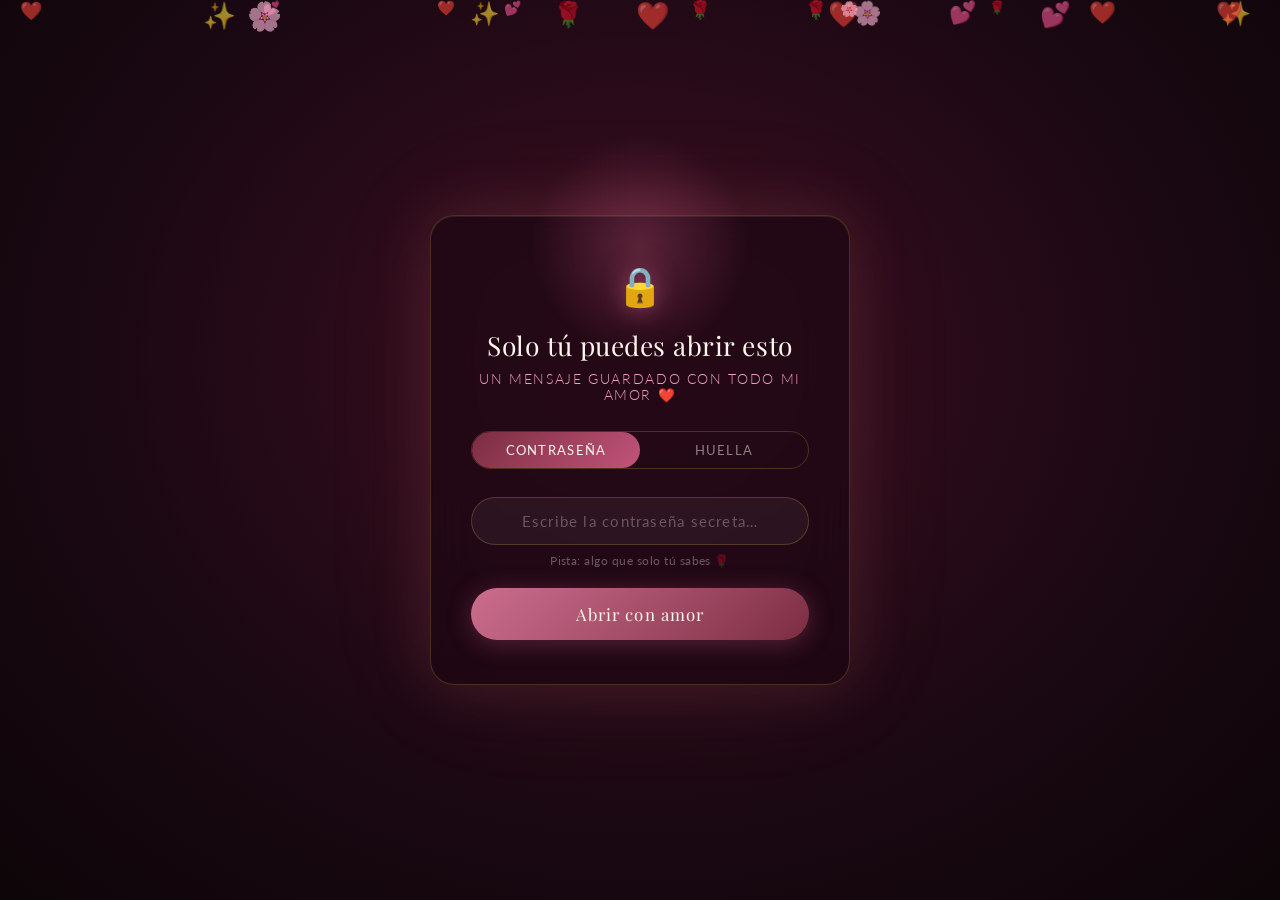
==== CARTA/index.html @ 353bf851 "Add files via upload" ====
<!DOCTYPE html>
<html lang="es">
<head>
  <meta charset="UTF-8" />
  <meta name="viewport" content="width=device-width, initial-scale=1.0"/>
  <title>Solo para ti ❤️</title>
  <link rel="stylesheet" href="style.css" />
  <link rel="preconnect" href="https://fonts.googleapis.com">
  <link href="https://fonts.googleapis.com/css2?family=Cormorant+Garamond:ital,wght@0,300;0,400;0,600;1,300;1,400&family=Playfair+Display:ital,wght@0,400;0,700;1,400&family=Lato:wght@100;300;400&display=swap" rel="stylesheet">
</head>
<body>

  <!-- ============================================================
       CANVAS DE PARTÍCULAS (fondo global)
  ============================================================ -->
  <canvas id="particles-canvas"></canvas>

  <!-- ============================================================
       PANTALLA DE ACCESO
  ============================================================ -->
  <section id="lock-screen">

    <!-- Corazones flotantes de fondo -->
    <div class="lock-hearts" id="lock-hearts"></div>

    <div class="lock-card">
      <div class="lock-glow"></div>

      <div class="lock-icon">🔒</div>
      <h1 class="lock-title">Solo tú puedes abrir esto</h1>
      <p class="lock-subtitle">Un mensaje guardado con todo mi amor ❤️</p>

      <!-- Tabs de acceso -->
      <div class="access-tabs">
        <button class="tab-btn active" data-tab="password">Contraseña</button>
        <button class="tab-btn" data-tab="fingerprint">Huella</button>
      </div>

      <!-- Panel: Contraseña -->
      <div class="tab-panel active" id="tab-password">
        <div class="input-group">
          <input
            type="password"
            id="password-input"
            placeholder="Escribe la contraseña secreta…"
            autocomplete="off"
          />
          <div class="input-shine"></div>
        </div>
        <p class="password-hint">
          <!-- ✏️ CAMBIA AQUÍ el texto del hint si quieres -->
          Pista: algo que solo tú sabes 🌹
        </p>
        <button class="unlock-btn" id="unlock-btn">Abrir con amor</button>
        <p class="error-msg" id="error-msg">Contraseña incorrecta… inténtalo de nuevo 💔</p>
      </div>

      <!-- Panel: Huella -->
      <div class="tab-panel" id="tab-fingerprint">
        <div class="fingerprint-wrap" id="fingerprint-wrap">
          <svg class="fp-svg" viewBox="0 0 100 100" xmlns="http://www.w3.org/2000/svg">
            <!-- Líneas de huella simulada -->
            <path class="fp-line" d="M50 10 C30 10, 15 28, 15 50 C15 72, 30 85, 50 88"/>
            <path class="fp-line" d="M50 18 C34 18, 22 33, 22 50 C22 67, 34 78, 50 80"/>
            <path class="fp-line" d="M50 26 C38 26, 29 38, 29 50 C29 62, 38 70, 50 72"/>
            <path class="fp-line" d="M50 34 C42 34, 36 42, 36 50 C36 58, 42 64, 50 65"/>
            <path class="fp-line" d="M50 42 C46 42, 43 46, 43 50 C43 54, 46 57, 50 57"/>
            <path class="fp-line" d="M50 10 C70 10, 85 28, 85 50 C85 72, 70 85, 50 88"/>
            <path class="fp-line" d="M50 18 C66 18, 78 33, 78 50 C78 67, 66 78, 50 80"/>
            <path class="fp-line" d="M50 26 C62 26, 71 38, 71 50 C71 62, 62 70, 50 72"/>
            <path class="fp-line" d="M50 34 C58 34, 64 42, 64 50 C64 58, 58 64, 50 65"/>
          </svg>
          <div class="fp-pulse"></div>
          <div class="fp-scan-line"></div>
        </div>
        <p class="fp-text" id="fp-text">Coloca tu dedo aquí</p>
        <button class="unlock-btn fp-unlock-btn" id="fp-btn">Escanear huella</button>
      </div>

    </div>
  </section>

  <!-- ============================================================
       TRANSICIÓN CINEMATOGRÁFICA
  ============================================================ -->
  <div id="cinematic-overlay">
    <div class="cin-hearts-burst" id="cin-burst"></div>
    <p class="cin-text">Abriendo tu carta…</p>
  </div>

  <!-- ============================================================
       CARTA PRINCIPAL
  ============================================================ -->
  <main id="main-letter" class="hidden">

    <!-- HERO -->
    <section class="hero-section">
      <div class="hero-bg"></div>
      <div class="floating-petals" id="petals"></div>
      <div class="hero-content">
        <!-- ✏️ CAMBIA el nombre aquí -->
        <p class="hero-eyebrow fade-up">Para la mujer más hermosa de mi vida</p>
        <!-- ✏️ CAMBIA el título aquí -->
        <h1 class="hero-title fade-up delay-1">Mi amor eterno,<br/><em>mi razón de todo</em></h1>
        <!-- ✏️ CAMBIA el subtítulo aquí -->
        <p class="hero-sub fade-up delay-2">Cada día a tu lado es el regalo más grande que la vida me ha dado.</p>
        <div class="scroll-hint fade-up delay-3">
          <span>Desliza hacia abajo</span>
          <div class="scroll-arrow"></div>
        </div>
      </div>
    </section>

    <!-- CARTA -->
    <section class="letter-section">
    <div class="letter-envelope-top"></div>

    <div class="letter-body">
        <div class="letter-deco">❝</div>

        <div class="letter-text typewriter-block">
        <p>Mi amor ❤️,</p>

        <p>
            Hoy quiero escribirte algo que nace desde lo más profundo de mi corazón 💌,
            porque existen sentimientos tan inmensos que el alma simplemente no puede guardarlos más.
            Y si hay alguien que merece escuchar todo lo que siento, eres tú 🌙✨
        </p>

        <p>
            Desde que llegaste a mi vida, todo cambió de una manera tan hermosa que a veces
            todavía me cuesta creerlo 🥹. Los días tienen más color 🌸, las noches se sienten más cálidas 🌃
            y hasta los pequeños momentos se volvieron recuerdos inolvidables solo porque estás tú.
        </p>

        <p>
            Me enamoro de ti todos los días... de tu sonrisa que ilumina incluso mis peores momentos ☀️,
            de tu voz que se volvió mi sonido favorito 🎶, de tus abrazos que se sienten como hogar 🤍
            y de esa forma tan única que tienes de hacerme sentir amado sin siquiera intentarlo.
        </p>

        <p>
            A veces te miro y no entiendo cómo tuve tanta suerte de encontrarte 💫.
            Porque entre millones de personas, apareció alguien capaz de darle paz a mi corazón,
            felicidad a mis días y amor a cada parte de mi vida ❤️
        </p>

        <p>
            Gracias por existir 🌹.  
            Gracias por quedarte incluso en mis días difíciles 🫂.  
            Gracias por escucharme, cuidarme, entenderme y amarme de la forma tan bonita en que lo haces.
        </p>

        <p>
            Quiero que sepas que contigo aprendí que el amor verdadero sí existe 💍✨.
            Y si la vida me diera la oportunidad de elegir otra vez,
            volvería a escogerte a ti una y mil veces más.
        </p>

        <p>
            Hoy, en este día tan especial 💌, solo quiero recordarte algo:
            eres la persona más bonita que ha llegado a mi vida,
            mi lugar seguro, mi felicidad favorita y el pedacito de cielo que la vida me regaló ❤️
        </p>

        <p>
            Te amo más de lo que las palabras pueden explicar,
            más de lo que cualquier carta podría escribir
            y más de lo que el tiempo podrá borrar jamás ♾️❤️
        </p>

        <p class="signature">
            Con todo mi corazón 💖<br>
            <em>Tu amor ❤️</em>
        </p>
        </div>

        <div class="letter-deco right">❞</div>
    </div>
    </section>

    <!-- FRASES ROTATIVAS -->
    <section class="quotes-section">
      <div class="quote-bg"></div>
      <div class="quote-container">
        <div class="quote-icon">✦</div>
        <p class="rotating-quote" id="rotating-quote"></p>
        <div class="quote-dots" id="quote-dots"></div>
      </div>
    </section>

    <!-- GALERÍA -->
    <section class="gallery-section">
      <div class="section-header fade-up">
        <h2>Nuestros momentos</h2>
        <p>Cada foto, una historia. Cada historia, nuestro mundo.</p>
      </div>

      <!-- ✏️ REEMPLAZA los src con tus rutas: /images/foto1.jpg, /images/foto2.jpg, etc. -->
      <!-- Si no tienes fotos, las imágenes de placeholder se verán automáticamente -->
      <div class="gallery-track" id="gallery-track">

        <div class="polaroid">
          <div class="polaroid-img" style="background-image:url('img/amor\ 8.jpg'), url('https://picsum.photos/seed/amor1/400/500')">
          </div>
          <p class="polaroid-caption">El día que todo empezó ❤️</p>
        </div>

        <div class="polaroid">
          <div class="polaroid-img" style="background-image:url('img/amor\ 1.jpg'), url('https://picsum.photos/seed/amor2/400/500')">
          </div>
          <p class="polaroid-caption">Mi persona favorita 🌹</p>
        </div>

        <div class="polaroid">
          <div class="polaroid-img" style="background-image:url('img/beso.jpeg'), url('https://picsum.photos/seed/amor3/400/500')">
          </div>
          <p class="polaroid-caption">Momentos que atesoro 💫</p>
        </div>

        <div class="polaroid">
          <div class="polaroid-img" style="background-image:url('img/N3.jpeg'), url('https://picsum.photos/seed/amor4/400/500')">
          </div>
          <p class="polaroid-caption">Contigo todo es mejor 🌸</p>
        </div>

        <div class="polaroid">
          <div class="polaroid-img" style="background-image:url('img/N2.png'), url('https://picsum.photos/seed/amor5/400/500')">
          </div>
          <p class="polaroid-caption">Mi mundo entero 🥂</p>
        </div>

      </div>
      <div class="gallery-nav">
        <button class="gnav-btn" id="gprev">&#8592;</button>
        <button class="gnav-btn" id="gnext">&#8594;</button>
      </div>
    </section>

    <!-- LÍNEA DE TIEMPO -->
    <section class="timeline-section">
      <div class="section-header fade-up">
        <h2>Nuestra historia</h2>
        <p>Los capítulos más bonitos de mi vida los escribimos juntos.</p>
      </div>
      <div class="timeline">
        <!-- ✏️ EDITA las fechas y descripciones de tu historia -->
        <div class="tl-item left fade-up">
          <div class="tl-dot">💫</div>
          <div class="tl-card">
            <span class="tl-date">El primer día</span>
            <h3>Cuando te vi por primera vez</h3>
            <p>No sabía que ese momento cambiaría mi vida para siempre. Una mirada y ya no pude pensar en otra cosa.</p>
          </div>
        </div>
        <div class="tl-item right fade-up">
          <div class="tl-dot">🌹</div>
          <div class="tl-card">
            <span class="tl-date">Nuestra primera cita</span>
            <h3>El inicio de todo</h3>
            <p>Reímos, hablamos de todo y de nada. Supe que quería hacer eso contigo el resto de mi vida.</p>
          </div>
        </div>
        <div class="tl-item left fade-up">
          <div class="tl-dot">✨</div>
          <div class="tl-card">
            <span class="tl-date">El momento que nos hicimos novios</span>
            <h3>Sí, quiero estar contigo</h3>
            <p>El día más feliz. Decirte que quería ser tuyo fue la mejor decisión de mi vida.</p>
          </div>
        </div>
        <div class="tl-item right fade-up">
          <div class="tl-dot">❤️</div>
          <div class="tl-card">
            <span class="tl-date">Hoy y siempre</span>
            <h3>Nuestro futuro</h3>
            <p>Cada día que pasa me enamoró más. Y lo que viene será aún más hermoso, lo prometo.</p>
          </div>
        </div>
      </div>
    </section>

    <!-- CONTADOR -->
    <section class="counter-section">
      <div class="counter-bg"></div>
      <div class="counter-content">
        <p class="counter-label">Llevamos juntos</p>
        <div class="counter-boxes">
          <div class="c-box">
            <span id="c-years">0</span>
            <small>años</small>
          </div>
          <div class="c-sep">:</div>
          <div class="c-box">
            <span id="c-months">0</span>
            <small>meses</small>
          </div>
          <div class="c-sep">:</div>
          <div class="c-box">
            <span id="c-days">0</span>
            <small>días</small>
          </div>
          <div class="c-sep">:</div>
          <div class="c-box">
            <span id="c-hours">0</span>
            <small>horas</small>
          </div>
          <div class="c-sep">:</div>
          <div class="c-box">
            <span id="c-mins">0</span>
            <small>mins</small>
          </div>
          <div class="c-sep">:</div>
          <div class="c-box">
            <span id="c-secs">0</span>
            <small>segs</small>
          </div>
        </div>
        <!-- ✏️ CAMBIA esta fecha por la fecha en que comenzaron su relación (YYYY, MM-1, DD) -->
        <!-- Nota: Los meses en JavaScript van de 0-11, entonces enero=0, febrero=1, etc. -->
        <p class="counter-since">Desde que te elegí ❤️</p>
      </div>
    </section>

    <!-- CARTA FINAL -->
    <section class="final-section">
      <div class="final-stars" id="final-stars"></div>
      <div class="final-content fade-up">
        <div class="final-heart-wrap">
          <div class="big-heart" id="love-btn">
            <span>❤️</span>
          </div>
          <p class="heart-hint">Toca el corazón</p>
        </div>
        <!-- ✏️ CAMBIA el mensaje de cierre -->
        <h2 class="final-title">Te amo más de lo que las palabras pueden decir</h2>
        <p class="final-text">
          Este regalo digital es solo un pequeño reflejo de todo lo enorme que siento.<br/>
          Cada día a tu lado es el mejor día de mi vida.<br/>
          Eres mi hogar, mi paz, mi todo.
        </p>
        <!-- ✏️ CAMBIA tu firma -->
        <p class="final-sig">Con amor infinito, <em>Tu amor ❤️</em></p>
        <div class="love-burst" id="love-burst"></div>
      </div>
    </section>

    <!-- REPRODUCTOR DE MÚSICA -->
    <div class="music-player" id="music-player">
      <!-- ✏️ CAMBIA la ruta del MP3 aquí -->
      <audio id="bg-music" loop>
        <source src="JayWheeler-AmorDeFebrero.mp3.mp3" type="audio/mpeg" />
      </audio>
      <button class="music-btn" id="music-btn" title="Música">
        <span class="music-icon">🎵</span>
        <span class="music-label">Música</span>
      </button>
      <div class="music-info" id="music-info">
        <div class="music-bars">
          <span></span><span></span><span></span><span></span><span></span>
        </div>
        <!-- ✏️ CAMBIA el nombre de la canción -->
        <span class="song-name">Tu canción favorita 🎶</span>
      </div>
    </div>

    <!-- LLUVIA DE CORAZONES (overlay) -->
    <div class="hearts-rain" id="hearts-rain"></div>

  </main>

  <script src="main.js"></script>
</body>
</html>
---- CARTA/style.css ----
/* ============================================================
   CARTA DE AMOR — style.css
   ✏️  Personaliza colores en las variables CSS de abajo
   ============================================================ */

/* ── VARIABLES ─────────────────────────────────────────────── */
:root {
  --cream:     #fdf6ec;
  --rose:      #f2a0b8;
  --rose-deep: #c2547a;
  --wine:      #7b2d42;
  --gold:      #d4a84b;
  --gold-lt:   #f0d080;
  --dark:      #1a0a10;
  --dark2:     #2e1220;
  --glass:     rgba(253,246,236,0.08);
  --glass-border: rgba(210,168,75,0.25);
  --font-display: 'Playfair Display', serif;
  --font-body:    'Cormorant Garamond', serif;
  --font-sans:    'Lato', sans-serif;
}

/* ── RESET & BASE ───────────────────────────────────────────── */
*, *::before, *::after { box-sizing: border-box; margin: 0; padding: 0; }

html { scroll-behavior: smooth; font-size: 16px; }

body {
  background: var(--dark);
  color: var(--cream);
  font-family: var(--font-body);
  overflow-x: hidden;
  cursor: default;
}

/* ── PARTÍCULAS CANVAS ──────────────────────────────────────── */
#particles-canvas {
  position: fixed;
  inset: 0;
  z-index: 0;
  pointer-events: none;
}

/* ── OCULTAR CARTA HASTA DESBLOQUEADA ──────────────────────── */
#main-letter.hidden { display: none !important; }

/* ================================================================
   PANTALLA DE BLOQUEO
   ================================================================ */
#lock-screen {
  position: fixed;
  inset: 0;
  z-index: 100;
  display: flex;
  align-items: center;
  justify-content: center;
  background: radial-gradient(ellipse at 50% 40%, #3d0e22 0%, #1a0812 60%, #0d0508 100%);
  overflow: hidden;
}

/* Corazones fondo lock */
.lock-hearts { position: absolute; inset: 0; pointer-events: none; }

/* Tarjeta central */
.lock-card {
  position: relative;
  width: min(420px, 92vw);
  padding: 48px 40px 44px;
  background: rgba(30,8,18,0.72);
  border: 1px solid var(--glass-border);
  border-radius: 24px;
  backdrop-filter: blur(24px);
  -webkit-backdrop-filter: blur(24px);
  box-shadow:
    0 0 60px rgba(194,84,122,0.18),
    0 0 120px rgba(212,168,75,0.08),
    inset 0 1px 0 rgba(255,255,255,0.08);
  text-align: center;
  animation: cardAppear 1.2s cubic-bezier(.23,1,.32,1) both;
}

@keyframes cardAppear {
  from { opacity: 0; transform: translateY(40px) scale(.96); }
  to   { opacity: 1; transform: translateY(0) scale(1); }
}

.lock-glow {
  position: absolute;
  top: -80px; left: 50%;
  transform: translateX(-50%);
  width: 220px; height: 220px;
  background: radial-gradient(circle, rgba(194,84,122,0.35) 0%, transparent 70%);
  pointer-events: none;
}

.lock-icon {
  font-size: 2.4rem;
  margin-bottom: 16px;
  filter: drop-shadow(0 0 12px rgba(194,84,122,0.7));
  animation: lockPulse 2.4s ease-in-out infinite;
}
@keyframes lockPulse {
  0%,100% { transform: scale(1); }
  50%      { transform: scale(1.12); }
}

.lock-title {
  font-family: var(--font-display);
  font-size: clamp(1.3rem, 4vw, 1.65rem);
  font-weight: 400;
  color: var(--cream);
  margin-bottom: 8px;
  letter-spacing: .02em;
}

.lock-subtitle {
  font-family: var(--font-sans);
  font-size: .85rem;
  font-weight: 300;
  color: var(--rose);
  letter-spacing: .12em;
  text-transform: uppercase;
  margin-bottom: 28px;
}

/* Tabs */
.access-tabs {
  display: flex;
  border: 1px solid var(--glass-border);
  border-radius: 40px;
  overflow: hidden;
  margin-bottom: 28px;
}
.tab-btn {
  flex: 1;
  padding: 10px;
  border: none;
  background: transparent;
  color: rgba(253,246,236,.5);
  font-family: var(--font-sans);
  font-size: .8rem;
  letter-spacing: .1em;
  text-transform: uppercase;
  cursor: pointer;
  transition: all .35s;
}
.tab-btn.active {
  background: linear-gradient(135deg, var(--wine), var(--rose-deep));
  color: var(--cream);
  border-radius: 40px;
}

/* Tab panels */
.tab-panel { display: none; }
.tab-panel.active { display: block; animation: fadeIn .4s ease both; }
@keyframes fadeIn { from{opacity:0;transform:translateY(8px)} to{opacity:1;transform:translateY(0)} }

/* Input contraseña */
.input-group {
  position: relative;
  margin-bottom: 8px;
}
#password-input {
  width: 100%;
  padding: 14px 20px;
  background: rgba(255,255,255,0.05);
  border: 1px solid var(--glass-border);
  border-radius: 50px;
  color: var(--cream);
  font-family: var(--font-sans);
  font-size: .95rem;
  outline: none;
  letter-spacing: .12em;
  text-align: center;
  transition: border-color .3s, box-shadow .3s;
}
#password-input:focus {
  border-color: var(--rose);
  box-shadow: 0 0 0 3px rgba(194,84,122,0.18);
}
#password-input::placeholder { color: rgba(253,246,236,.3); letter-spacing: .08em; }

.password-hint {
  font-family: var(--font-sans);
  font-size: .75rem;
  color: rgba(253,246,236,.35);
  margin-bottom: 20px;
  letter-spacing: .04em;
}

/* Botón desbloquear */
.unlock-btn {
  width: 100%;
  padding: 15px;
  background: linear-gradient(135deg, var(--rose-deep) 0%, var(--wine) 100%);
  border: none;
  border-radius: 50px;
  color: var(--cream);
  font-family: var(--font-display);
  font-size: 1.05rem;
  font-weight: 400;
  letter-spacing: .06em;
  cursor: pointer;
  position: relative;
  overflow: hidden;
  transition: transform .25s, box-shadow .25s;
  box-shadow: 0 4px 24px rgba(194,84,122,0.35);
}
.unlock-btn:hover {
  transform: translateY(-2px);
  box-shadow: 0 8px 32px rgba(194,84,122,0.5);
}
.unlock-btn:active { transform: translateY(0); }
.unlock-btn::after {
  content: '';
  position: absolute;
  inset: 0;
  background: linear-gradient(135deg, rgba(255,255,255,.15), transparent);
  border-radius: inherit;
}

/* Error */
.error-msg {
  display: none;
  margin-top: 14px;
  color: #e87070;
  font-family: var(--font-sans);
  font-size: .8rem;
  animation: shake .4s ease;
}
.error-msg.show { display: block; }
@keyframes shake {
  0%,100%{transform:translateX(0)}
  25%{transform:translateX(-8px)}
  75%{transform:translateX(8px)}
}

/* ── HUELLA DIGITAL ──────────────────────────────────────────── */
.fingerprint-wrap {
  position: relative;
  width: 120px;
  height: 120px;
  margin: 0 auto 16px;
  cursor: pointer;
}
.fp-svg {
  width: 100%; height: 100%;
  overflow: visible;
}
.fp-line {
  fill: none;
  stroke: rgba(194,84,122,.5);
  stroke-width: 2.2;
  stroke-linecap: round;
  transition: stroke .4s;
}
.fp-pulse {
  position: absolute;
  inset: -10px;
  border: 2px solid rgba(194,84,122,.3);
  border-radius: 50%;
  animation: fpPulse 2s ease-in-out infinite;
}
@keyframes fpPulse {
  0%,100%{transform:scale(1);opacity:.5}
  50%{transform:scale(1.12);opacity:1}
}
.fp-scan-line {
  position: absolute;
  left: 0; right: 0;
  height: 2px;
  background: linear-gradient(90deg, transparent, var(--rose), transparent);
  top: 0;
  opacity: 0;
  animation: none;
}
.fingerprint-wrap.scanning .fp-line { stroke: var(--rose); }
.fingerprint-wrap.scanning .fp-scan-line {
  opacity: 1;
  animation: scanMove 1.2s linear infinite;
}
.fingerprint-wrap.accepted .fp-line { stroke: var(--gold); }
@keyframes scanMove {
  0%   { top: 0; }
  100% { top: 100%; }
}
.fp-text {
  font-family: var(--font-sans);
  font-size: .8rem;
  color: rgba(253,246,236,.4);
  letter-spacing: .1em;
  margin-bottom: 20px;
}
.fp-unlock-btn { margin-top: 0; }

/* ================================================================
   OVERLAY CINEMATOGRÁFICO
   ================================================================ */
#cinematic-overlay {
  position: fixed;
  inset: 0;
  z-index: 200;
  background: var(--dark);
  display: flex;
  flex-direction: column;
  align-items: center;
  justify-content: center;
  opacity: 0;
  pointer-events: none;
  transition: opacity .5s;
}
#cinematic-overlay.active {
  opacity: 1;
  pointer-events: all;
}
#cinematic-overlay.fade-out {
  opacity: 0;
  transition: opacity 1s ease;
}
.cin-hearts-burst {
  position: absolute;
  inset: 0;
  pointer-events: none;
}
.cin-text {
  font-family: var(--font-display);
  font-size: 1.4rem;
  color: var(--rose);
  letter-spacing: .12em;
  animation: cinPulse 1s ease infinite;
}
@keyframes cinPulse {
  0%,100%{opacity:.4} 50%{opacity:1}
}

/* ================================================================
   CARTA PRINCIPAL
   ================================================================ */
#main-letter {
  position: relative;
  z-index: 1;
}

/* ── HERO ───────────────────────────────────────────────────── */
.hero-section {
  position: relative;
  min-height: 100vh;
  display: flex;
  align-items: center;
  justify-content: center;
  overflow: hidden;
  text-align: center;
  padding: 60px 20px;
}
.hero-bg {
  position: absolute;
  inset: 0;
  background:
    radial-gradient(ellipse 80% 60% at 50% 30%, rgba(123,45,66,0.55) 0%, transparent 70%),
    radial-gradient(ellipse 60% 40% at 80% 70%, rgba(194,84,122,0.18) 0%, transparent 60%),
    linear-gradient(180deg, #0d0508 0%, #1e0b14 50%, #0d0508 100%);
}
.floating-petals {
  position: absolute;
  inset: 0;
  pointer-events: none;
}
.petal {
  position: absolute;
  font-size: 1.2rem;
  animation: petalFall linear infinite;
  opacity: .6;
}
@keyframes petalFall {
  0%   { transform: translateY(-60px) rotate(0deg); opacity: 0; }
  10%  { opacity: .7; }
  90%  { opacity: .5; }
  100% { transform: translateY(110vh) rotate(360deg); opacity: 0; }
}
.hero-content {
  position: relative;
  z-index: 2;
  max-width: 720px;
}
.hero-eyebrow {
  font-family: var(--font-sans);
  font-size: .8rem;
  font-weight: 300;
  letter-spacing: .28em;
  text-transform: uppercase;
  color: var(--gold);
  margin-bottom: 24px;
}
.hero-title {
  font-family: var(--font-display);
  font-size: clamp(2.6rem, 7vw, 5.2rem);
  font-weight: 400;
  line-height: 1.12;
  color: var(--cream);
  margin-bottom: 28px;
  text-shadow: 0 0 60px rgba(194,84,122,0.4);
}
.hero-title em {
  font-style: italic;
  color: var(--rose);
}
.hero-sub {
  font-family: var(--font-body);
  font-size: clamp(1.1rem, 2.5vw, 1.35rem);
  font-weight: 300;
  color: rgba(253,246,236,.72);
  max-width: 540px;
  margin: 0 auto 48px;
  line-height: 1.7;
}
.scroll-hint {
  display: flex;
  flex-direction: column;
  align-items: center;
  gap: 12px;
  font-family: var(--font-sans);
  font-size: .72rem;
  letter-spacing: .2em;
  text-transform: uppercase;
  color: rgba(253,246,236,.3);
}
.scroll-arrow {
  width: 1px;
  height: 48px;
  background: linear-gradient(180deg, var(--rose-deep), transparent);
  animation: arrowBounce 1.6s ease-in-out infinite;
}
@keyframes arrowBounce {
  0%,100%{transform:scaleY(1);opacity:.5}
  50%{transform:scaleY(1.4);opacity:1}
}

/* Animaciones fade-up */
.fade-up {
  opacity: 0;
  transform: translateY(32px);
  transition: opacity .9s ease, transform .9s ease;
}
.fade-up.visible {
  opacity: 1;
  transform: translateY(0);
}
.delay-1 { transition-delay: .2s; }
.delay-2 { transition-delay: .4s; }
.delay-3 { transition-delay: .6s; }

/* ── CARTA ──────────────────────────────────────────────────── */
.letter-section {
  position: relative;
  padding: 0 20px 80px;
  background: linear-gradient(180deg, #0d0508 0%, #18080f 50%, #0d0508 100%);
}
.letter-envelope-top {
  width: 100%;
  height: 60px;
  background: linear-gradient(135deg, #2a0d1a 0%, #3d1428 50%, #2a0d1a 100%);
  clip-path: polygon(0 0, 50% 100%, 100% 0);
  margin-bottom: -1px;
}
.letter-body {
  position: relative;
  max-width: 720px;
  margin: 0 auto;
  padding: 60px 48px;
  background:
    linear-gradient(135deg, rgba(30,10,18,0.9) 0%, rgba(20,6,12,0.95) 100%);
  border: 1px solid var(--glass-border);
  border-radius: 4px;
  box-shadow:
    0 0 80px rgba(123,45,66,0.2),
    inset 0 1px 0 rgba(212,168,75,.08);
}
.letter-deco {
  font-family: var(--font-display);
  font-size: 5rem;
  color: var(--gold);
  opacity: .18;
  line-height: 1;
  position: absolute;
  top: 20px; left: 32px;
}
.letter-deco.right {
  top: auto; left: auto;
  bottom: 20px; right: 32px;
}
.letter-text {
  font-family: var(--font-body);
  font-size: clamp(1.1rem, 2.2vw, 1.3rem);
  line-height: 1.9;
  color: rgba(253,246,236,.88);
  position: relative;
  z-index: 1;
}
.letter-text p { margin-bottom: 1.4em; }
.letter-text p:first-child { font-style: italic; font-size: 1.15em; }
.signature {
  margin-top: 2em;
  text-align: right;
  font-family: var(--font-display);
  font-size: 1.25rem;
  color: var(--rose);
}
.signature em { font-style: italic; }

/* ── FRASES ROTATIVAS ───────────────────────────────────────── */
.quotes-section {
  position: relative;
  padding: 100px 20px;
  text-align: center;
  overflow: hidden;
}
.quote-bg {
  position: absolute;
  inset: 0;
  background:
    radial-gradient(ellipse 70% 80% at 50% 50%, rgba(212,168,75,0.06) 0%, transparent 70%);
}
.quote-container {
  position: relative;
  max-width: 680px;
  margin: 0 auto;
}
.quote-icon {
  font-size: 1.5rem;
  color: var(--gold);
  margin-bottom: 28px;
  animation: spin 8s linear infinite;
}
@keyframes spin { 0%{transform:rotate(0)} 100%{transform:rotate(360deg)} }
.rotating-quote {
  font-family: var(--font-display);
  font-size: clamp(1.3rem, 3.5vw, 2rem);
  font-style: italic;
  font-weight: 400;
  color: var(--cream);
  line-height: 1.55;
  min-height: 80px;
  transition: opacity .5s, transform .5s;
}
.rotating-quote.fade { opacity: 0; transform: translateY(12px); }
.quote-dots {
  display: flex;
  justify-content: center;
  gap: 8px;
  margin-top: 28px;
}
.qdot {
  width: 6px; height: 6px;
  border-radius: 50%;
  background: rgba(253,246,236,.2);
  transition: background .3s, transform .3s;
  cursor: pointer;
}
.qdot.active {
  background: var(--rose);
  transform: scale(1.4);
}

/* ── GALERÍA ────────────────────────────────────────────────── */
.gallery-section {
  padding: 80px 0 60px;
  overflow: hidden;
}
.section-header {
  text-align: center;
  padding: 0 20px;
  margin-bottom: 60px;
}
.section-header h2 {
  font-family: var(--font-display);
  font-size: clamp(2rem, 5vw, 3rem);
  font-weight: 400;
  color: var(--cream);
  margin-bottom: 12px;
}
.section-header p {
  font-family: var(--font-body);
  font-size: 1.1rem;
  color: rgba(253,246,236,.5);
  font-style: italic;
}
.gallery-track {
  display: flex;
  gap: 28px;
  padding: 20px 60px 30px;
  overflow-x: auto;
  scroll-snap-type: x mandatory;
  scrollbar-width: none;
  cursor: grab;
}
.gallery-track::-webkit-scrollbar { display: none; }
.gallery-track:active { cursor: grabbing; }

.polaroid {
  flex: 0 0 240px;
  scroll-snap-align: center;
  background: #fdf6ec;
  padding: 14px 14px 50px;
  box-shadow:
    0 12px 40px rgba(0,0,0,0.5),
    0 0 0 1px rgba(212,168,75,.15);
  border-radius: 3px;
  transform: rotate(-2deg);
  transition: transform .4s cubic-bezier(.23,1,.32,1), box-shadow .4s;
  position: relative;
}
.polaroid:nth-child(even) { transform: rotate(2deg) translateY(-8px); }
.polaroid:hover {
  transform: rotate(0deg) translateY(-12px) scale(1.04) !important;
  box-shadow:
    0 24px 60px rgba(0,0,0,0.6),
    0 0 0 2px var(--rose-deep);
  z-index: 10;
}
.polaroid-img {
  width: 100%;
  aspect-ratio: 3/4;
  background-size: cover;
  background-position: center;
  background-repeat: no-repeat;
  border-radius: 2px;
}
.polaroid-caption {
  position: absolute;
  bottom: 12px;
  left: 0; right: 0;
  text-align: center;
  font-family: var(--font-body);
  font-style: italic;
  font-size: .85rem;
  color: var(--dark2);
}
.gallery-nav {
  display: flex;
  justify-content: center;
  gap: 16px;
  margin-top: 24px;
}
.gnav-btn {
  width: 48px; height: 48px;
  border-radius: 50%;
  border: 1px solid var(--glass-border);
  background: var(--glass);
  color: var(--cream);
  font-size: 1.2rem;
  cursor: pointer;
  backdrop-filter: blur(8px);
  transition: background .3s, transform .25s;
}
.gnav-btn:hover {
  background: rgba(194,84,122,.25);
  transform: scale(1.1);
}

/* ── LÍNEA DE TIEMPO ────────────────────────────────────────── */
.timeline-section {
  padding: 80px 20px;
  background: linear-gradient(180deg, #0d0508 0%, #1a0812 100%);
}
.timeline {
  position: relative;
  max-width: 780px;
  margin: 0 auto;
  padding: 20px 0;
}
.timeline::before {
  content: '';
  position: absolute;
  left: 50%;
  top: 0; bottom: 0;
  width: 1px;
  background: linear-gradient(180deg, transparent, var(--rose-deep), var(--gold), var(--rose-deep), transparent);
  transform: translateX(-50%);
}
.tl-item {
  display: flex;
  align-items: flex-start;
  margin-bottom: 60px;
  position: relative;
}
.tl-item.left { flex-direction: row-reverse; }
.tl-dot {
  position: absolute;
  left: 50%;
  transform: translateX(-50%);
  width: 44px; height: 44px;
  background: var(--dark2);
  border: 1px solid var(--glass-border);
  border-radius: 50%;
  display: flex;
  align-items: center;
  justify-content: center;
  font-size: 1.2rem;
  z-index: 2;
  box-shadow: 0 0 20px rgba(194,84,122,0.3);
}
.tl-card {
  width: calc(50% - 44px);
  background: var(--glass);
  border: 1px solid var(--glass-border);
  border-radius: 12px;
  padding: 24px 28px;
  backdrop-filter: blur(12px);
  transition: transform .3s, box-shadow .3s;
}
.tl-item.left .tl-card { margin-right: auto; margin-left: 0; }
.tl-item.right .tl-card { margin-left: auto; margin-right: 0; }
.tl-card:hover {
  transform: translateY(-4px);
  box-shadow: 0 12px 40px rgba(194,84,122,0.2);
}
.tl-date {
  font-family: var(--font-sans);
  font-size: .72rem;
  letter-spacing: .16em;
  text-transform: uppercase;
  color: var(--gold);
  display: block;
  margin-bottom: 8px;
}
.tl-card h3 {
  font-family: var(--font-display);
  font-size: 1.2rem;
  font-weight: 400;
  color: var(--cream);
  margin-bottom: 10px;
}
.tl-card p {
  font-family: var(--font-body);
  font-size: .95rem;
  line-height: 1.7;
  color: rgba(253,246,236,.6);
}

/* Responsive timeline */
@media (max-width: 600px) {
  .timeline::before { left: 20px; }
  .tl-dot { left: 20px; transform: translateX(-50%); }
  .tl-item, .tl-item.left { flex-direction: row; }
  .tl-card, .tl-item.left .tl-card { width: calc(100% - 60px); margin-left: 60px !important; }
}

/* ── CONTADOR ───────────────────────────────────────────────── */
.counter-section {
  position: relative;
  padding: 100px 20px;
  text-align: center;
  overflow: hidden;
}
.counter-bg {
  position: absolute;
  inset: 0;
  background:
    radial-gradient(ellipse 90% 70% at 50% 50%, rgba(123,45,66,0.35) 0%, transparent 70%),
    linear-gradient(180deg, #0d0508, #1e0b14, #0d0508);
}
.counter-content { position: relative; }
.counter-label {
  font-family: var(--font-sans);
  font-size: .78rem;
  font-weight: 300;
  letter-spacing: .26em;
  text-transform: uppercase;
  color: var(--gold);
  margin-bottom: 40px;
}
.counter-boxes {
  display: flex;
  align-items: center;
  justify-content: center;
  flex-wrap: wrap;
  gap: 8px;
  margin-bottom: 24px;
}
.c-box {
  display: flex;
  flex-direction: column;
  align-items: center;
  min-width: 72px;
  padding: 16px 12px;
  background: var(--glass);
  border: 1px solid var(--glass-border);
  border-radius: 12px;
  backdrop-filter: blur(10px);
}
.c-box span {
  font-family: var(--font-display);
  font-size: clamp(1.6rem, 4vw, 2.4rem);
  color: var(--cream);
  line-height: 1;
}
.c-box small {
  font-family: var(--font-sans);
  font-size: .65rem;
  letter-spacing: .14em;
  text-transform: uppercase;
  color: var(--rose);
  margin-top: 6px;
}
.c-sep {
  font-family: var(--font-display);
  font-size: 2rem;
  color: var(--rose-deep);
  opacity: .6;
  align-self: flex-start;
  margin-top: 12px;
}
.counter-since {
  font-family: var(--font-body);
  font-style: italic;
  font-size: 1.1rem;
  color: rgba(253,246,236,.45);
}

/* ── SECCIÓN FINAL ──────────────────────────────────────────── */
.final-section {
  position: relative;
  padding: 100px 20px 120px;
  text-align: center;
  overflow: hidden;
}
.final-stars { position: absolute; inset: 0; pointer-events: none; }
.star-el {
  position: absolute;
  background: white;
  border-radius: 50%;
  animation: starTwinkle linear infinite;
}
@keyframes starTwinkle {
  0%,100%{opacity:.1} 50%{opacity:1}
}
.final-content { position: relative; max-width: 680px; margin: 0 auto; }

.final-heart-wrap {
  margin-bottom: 48px;
}
.big-heart {
  display: inline-flex;
  align-items: center;
  justify-content: center;
  width: 100px; height: 100px;
  background: radial-gradient(circle, rgba(194,84,122,.3) 0%, transparent 70%);
  border: 1px solid rgba(194,84,122,.35);
  border-radius: 50%;
  font-size: 2.8rem;
  cursor: pointer;
  transition: transform .3s, box-shadow .3s;
  animation: heartBeat 2s ease-in-out infinite;
  box-shadow: 0 0 30px rgba(194,84,122,.3);
}
.big-heart:hover {
  transform: scale(1.15);
  box-shadow: 0 0 60px rgba(194,84,122,.6);
}
@keyframes heartBeat {
  0%,100%{transform:scale(1)}
  14%{transform:scale(1.12)}
  28%{transform:scale(1)}
  42%{transform:scale(1.08)}
  56%{transform:scale(1)}
}
.heart-hint {
  font-family: var(--font-sans);
  font-size: .72rem;
  letter-spacing: .18em;
  text-transform: uppercase;
  color: rgba(253,246,236,.25);
  margin-top: 12px;
}
.final-title {
  font-family: var(--font-display);
  font-size: clamp(1.8rem, 4.5vw, 3rem);
  font-weight: 400;
  color: var(--cream);
  line-height: 1.25;
  margin-bottom: 28px;
  text-shadow: 0 0 40px rgba(194,84,122,.3);
}
.final-text {
  font-family: var(--font-body);
  font-size: 1.15rem;
  line-height: 1.9;
  color: rgba(253,246,236,.65);
  margin-bottom: 36px;
}
.final-sig {
  font-family: var(--font-display);
  font-size: 1.4rem;
  color: var(--rose);
  font-style: italic;
}
.final-sig em { font-style: italic; }
.love-burst {
  position: absolute;
  top: 50%; left: 50%;
  transform: translate(-50%, -50%);
  pointer-events: none;
}

/* ── REPRODUCTOR MÚSICA ─────────────────────────────────────── */
.music-player {
  position: fixed;
  bottom: 28px;
  right: 28px;
  z-index: 50;
  display: flex;
  align-items: center;
  gap: 12px;
}
.music-btn {
  width: 52px; height: 52px;
  border-radius: 50%;
  border: 1px solid var(--glass-border);
  background: rgba(20,6,14,0.85);
  color: var(--cream);
  cursor: pointer;
  display: flex;
  flex-direction: column;
  align-items: center;
  justify-content: center;
  gap: 2px;
  font-family: var(--font-sans);
  backdrop-filter: blur(12px);
  transition: transform .3s, box-shadow .3s;
  box-shadow: 0 4px 20px rgba(0,0,0,.4);
}
.music-btn:hover {
  transform: scale(1.1);
  box-shadow: 0 8px 32px rgba(194,84,122,.4);
}
.music-icon { font-size: 1.2rem; }
.music-label { font-size: .55rem; letter-spacing: .1em; text-transform: uppercase; opacity: .5; }
.music-info {
  display: none;
  align-items: center;
  gap: 10px;
  background: rgba(20,6,14,0.85);
  border: 1px solid var(--glass-border);
  border-radius: 40px;
  padding: 10px 18px;
  backdrop-filter: blur(12px);
}
.music-info.show { display: flex; animation: fadeIn .4s ease; }
.music-bars {
  display: flex;
  align-items: flex-end;
  gap: 3px;
  height: 18px;
}
.music-bars span {
  display: block;
  width: 3px;
  background: var(--rose);
  border-radius: 2px;
  animation: bar 1s ease-in-out infinite;
}
.music-bars span:nth-child(1){height:60%;animation-delay:0s}
.music-bars span:nth-child(2){height:100%;animation-delay:.1s}
.music-bars span:nth-child(3){height:40%;animation-delay:.2s}
.music-bars span:nth-child(4){height:80%;animation-delay:.3s}
.music-bars span:nth-child(5){height:55%;animation-delay:.4s}
@keyframes bar {
  0%,100%{transform:scaleY(1)} 50%{transform:scaleY(.4)}
}
.song-name {
  font-family: var(--font-sans);
  font-size: .78rem;
  letter-spacing: .06em;
  color: rgba(253,246,236,.7);
  white-space: nowrap;
}

/* ── LLUVIA DE CORAZONES ────────────────────────────────────── */
.hearts-rain {
  position: fixed;
  inset: 0;
  pointer-events: none;
  z-index: 9;
}
.rain-heart {
  position: absolute;
  top: -40px;
  font-size: 1.4rem;
  animation: rainFall linear both;
  opacity: 0;
}
@keyframes rainFall {
  0%   { transform: translateY(0) rotate(0deg); opacity: 0; }
  10%  { opacity: .8; }
  90%  { opacity: .5; }
  100% { transform: translateY(110vh) rotate(180deg); opacity: 0; }
}

/* ── MISC ───────────────────────────────────────────────────── */
::selection {
  background: rgba(194,84,122,.35);
  color: var(--cream);
}
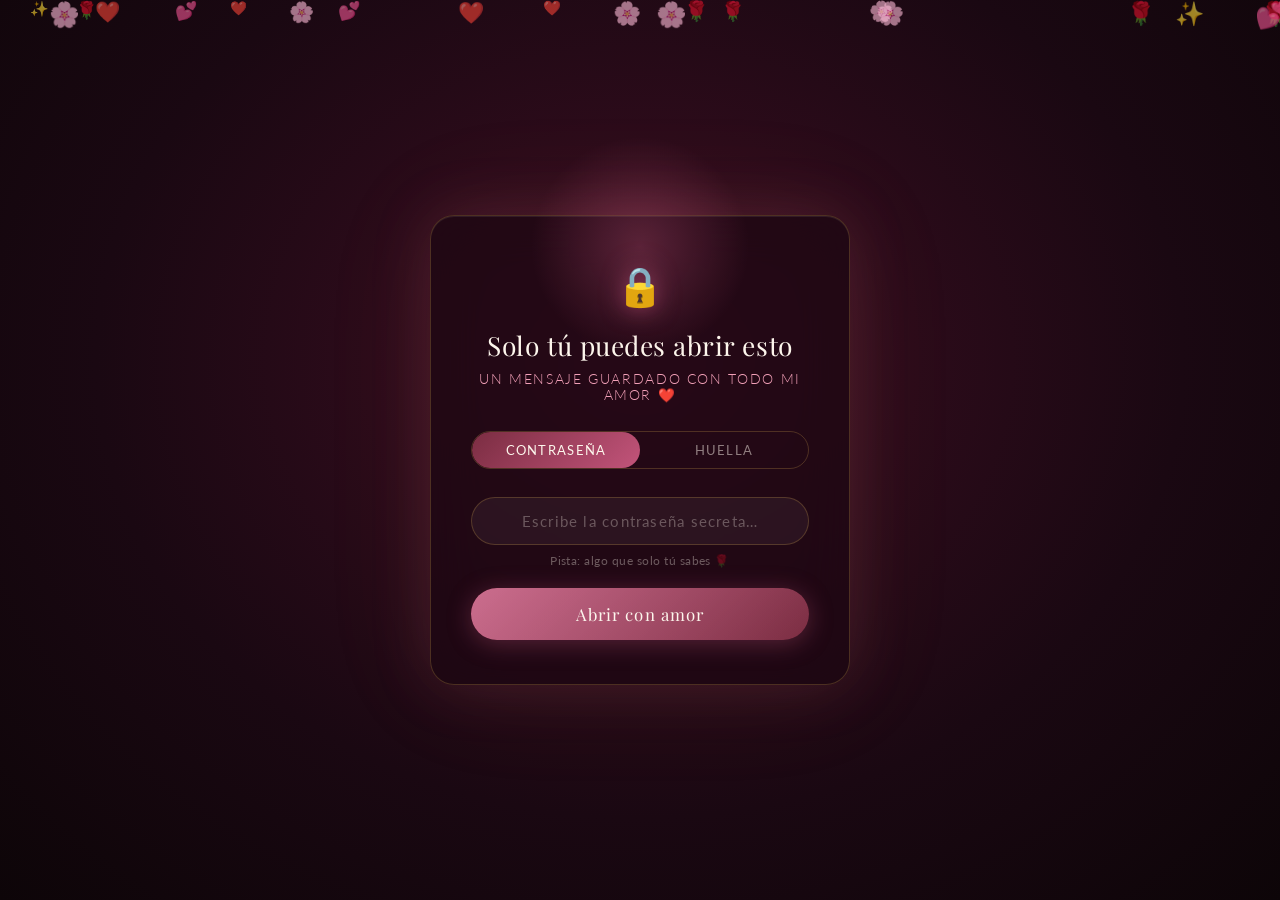
==== commit dd1116ab: "Add files via upload" ====
--- a/CARTA/index.html
+++ b/CARTA/index.html
@@ -201,13 +201,13 @@
       <div class="gallery-track" id="gallery-track">
 
         <div class="polaroid">
-          <div class="polaroid-img" style="background-image:url('img/amor\ 8.jpg'), url('https://picsum.photos/seed/amor1/400/500')">
+          <div class="polaroid-img" style="background-image:url('img/amor8.jpg'), url('https://picsum.photos/seed/amor1/400/500')">
           </div>
           <p class="polaroid-caption">El día que todo empezó ❤️</p>
         </div>
 
         <div class="polaroid">
-          <div class="polaroid-img" style="background-image:url('img/amor\ 1.jpg'), url('https://picsum.photos/seed/amor2/400/500')">
+          <div class="polaroid-img" style="background-image:url('img/amor1.jpg'), url('https://picsum.photos/seed/amor2/400/500')">
           </div>
           <p class="polaroid-caption">Mi persona favorita 🌹</p>
         </div>
@@ -369,6 +369,6 @@
 
   </main>
 
-  <script src="main.js"></script>
+  <script src="script.js"></script>
 </body>
 </html>
